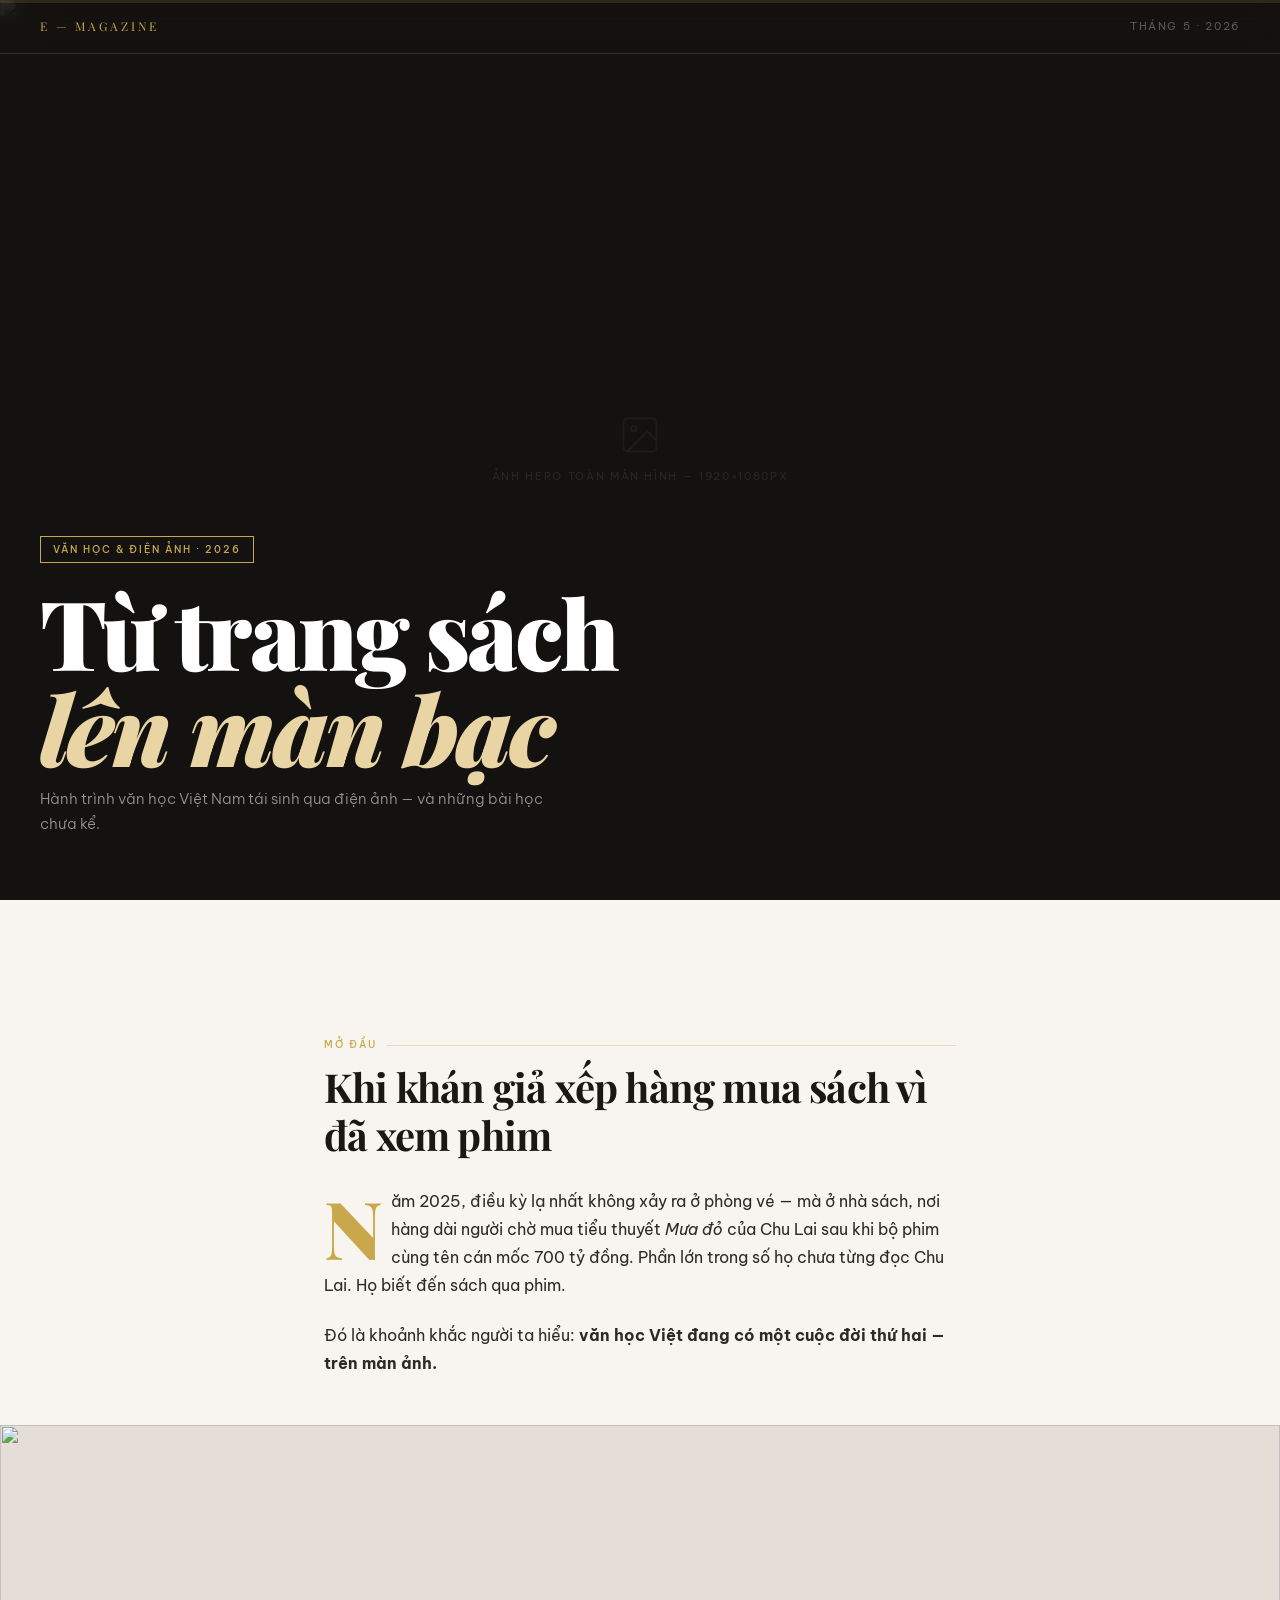
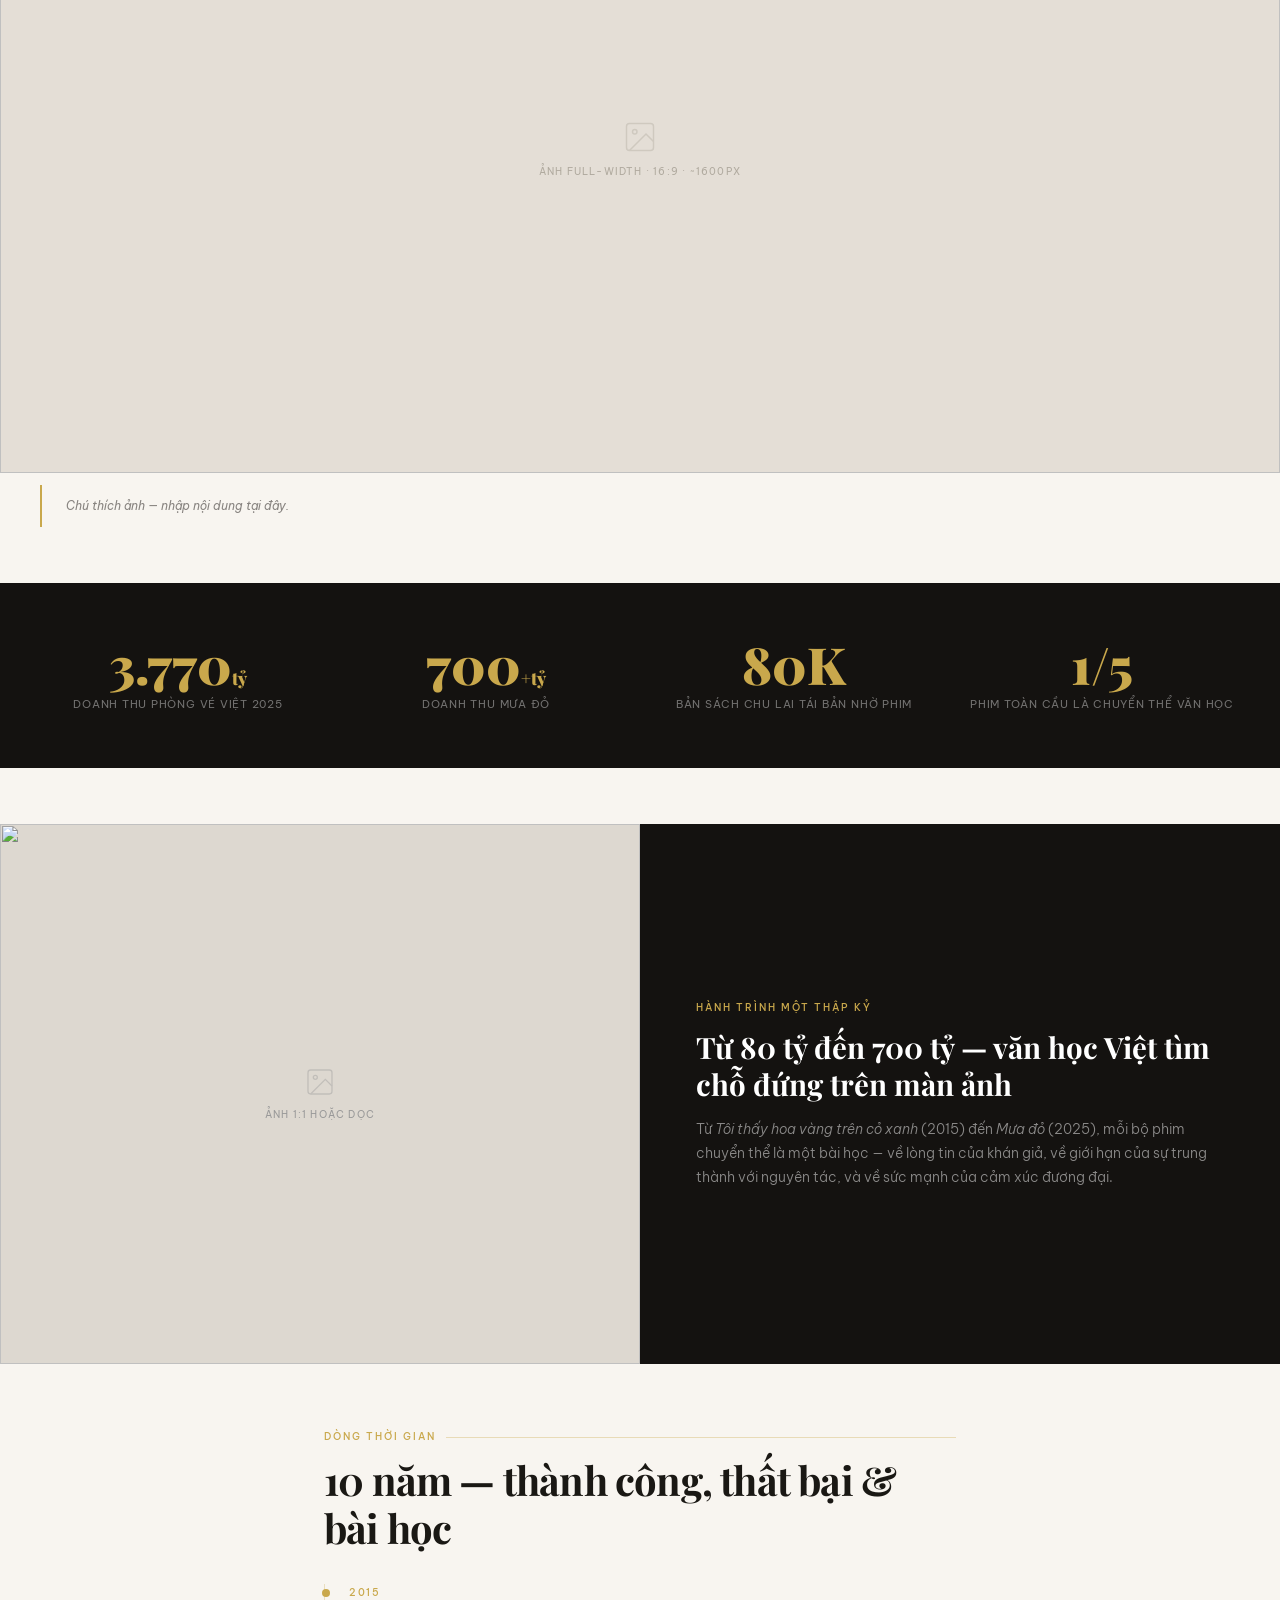
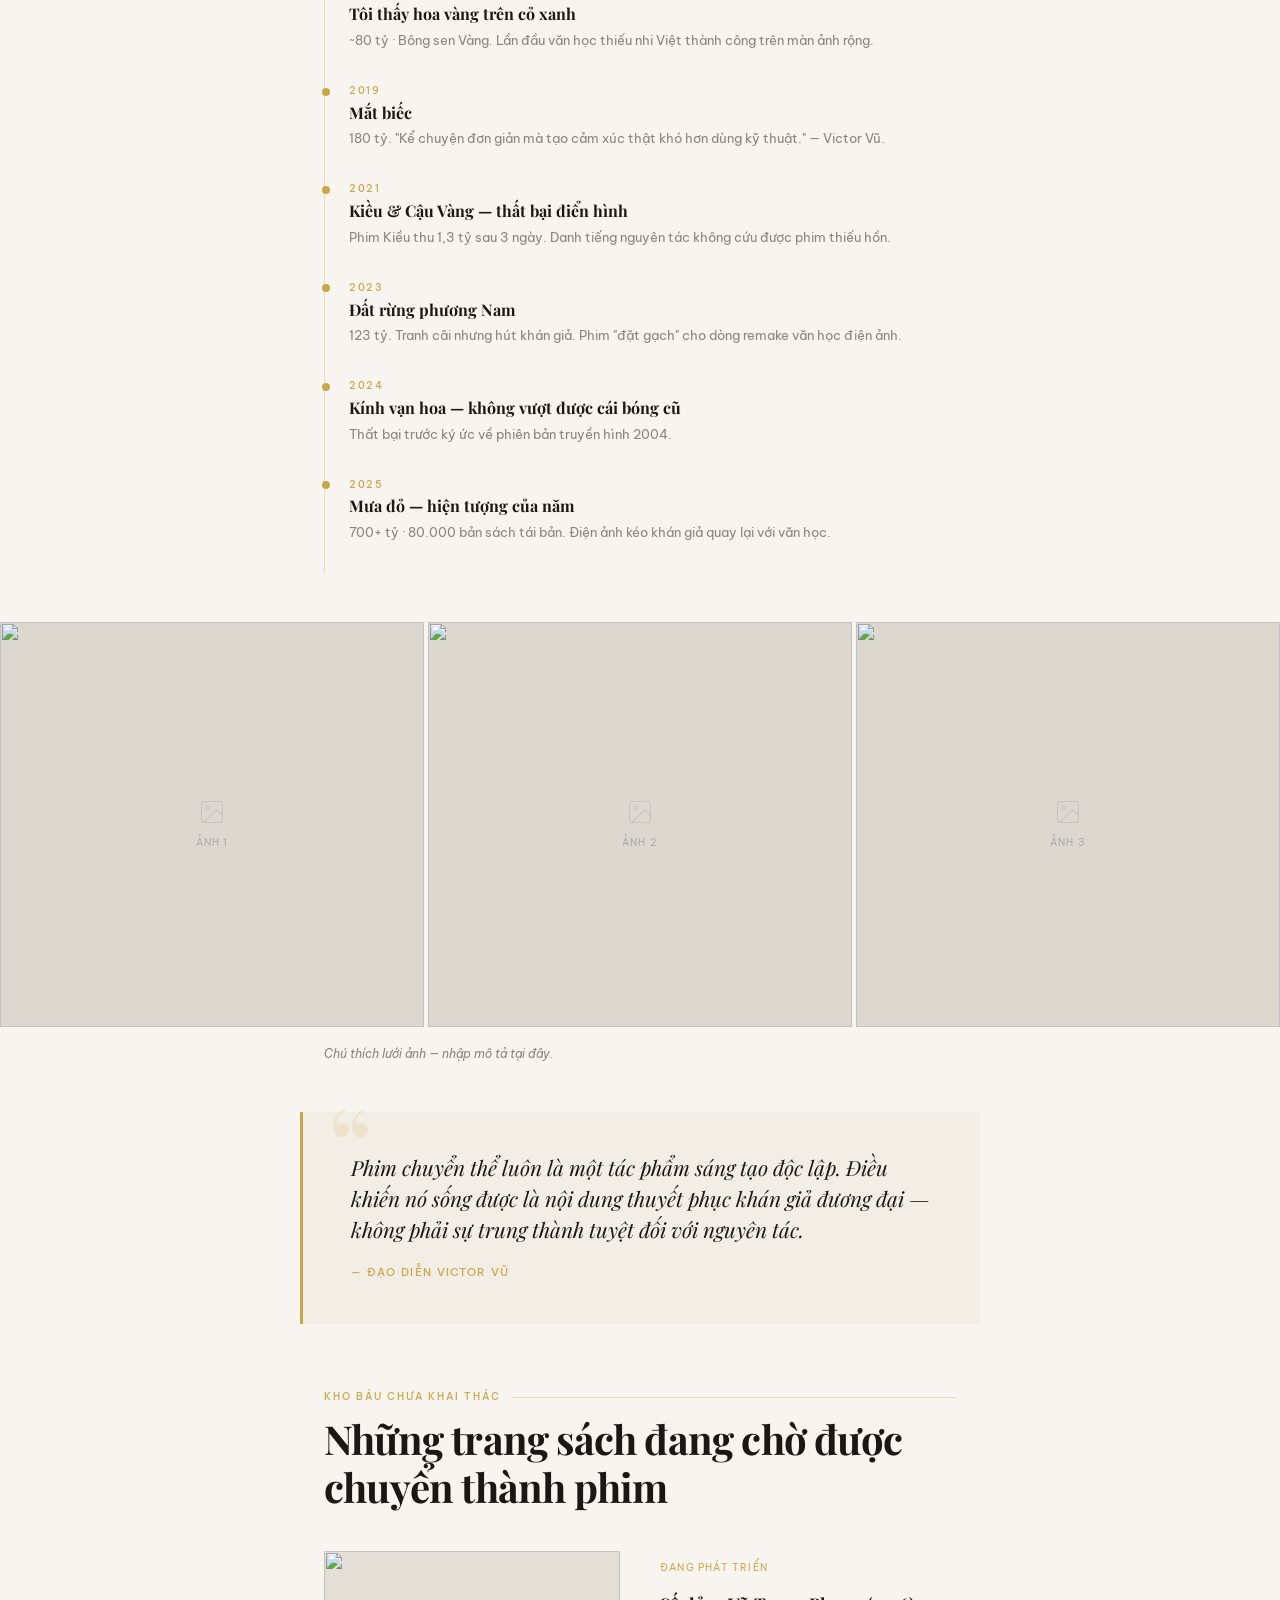
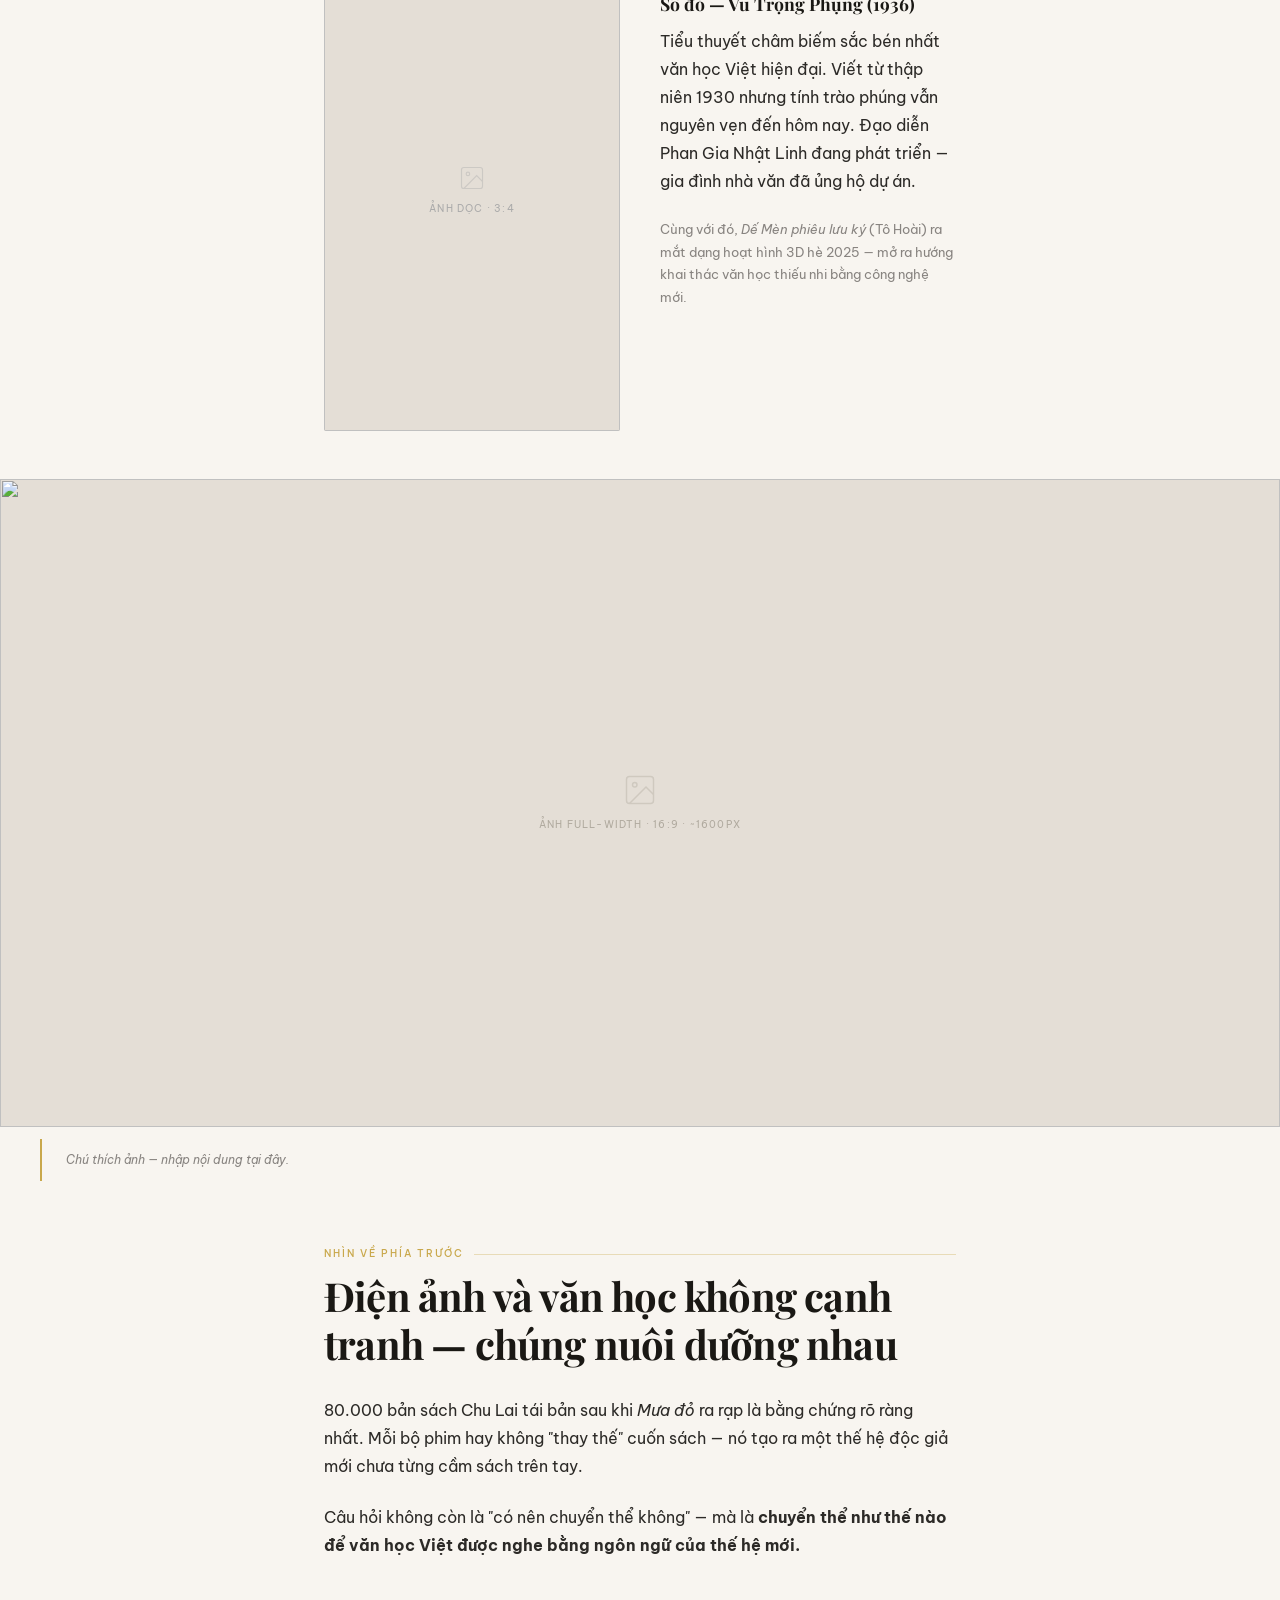
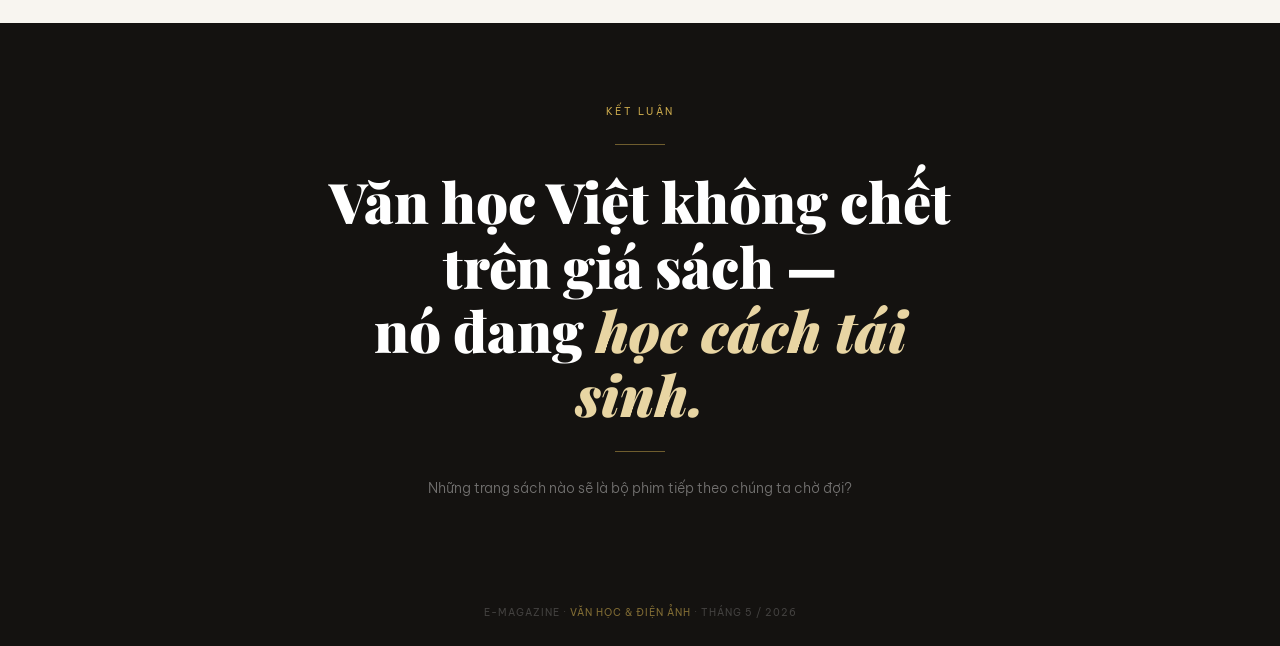
==== preview.html @ b90e7d9d "Add files via upload" ====
<!DOCTYPE html>
<html lang="vi">
<head>
<meta charset="UTF-8">
<meta name="viewport" content="width=device-width, initial-scale=1.0">
<title>Từ Trang Sách Lên Màn Bạc — E-Magazine</title>
<link href="https://fonts.googleapis.com/css2?family=Playfair+Display:ital,wght@0,400;0,700;0,900;1,400;1,700&family=Be+Vietnam+Pro:wght@300;400;500;600&display=swap" rel="stylesheet">
<style>
*, *::before, *::after { box-sizing: border-box; margin: 0; padding: 0; }
:root {
  --gold: #C9A84C;
  --gold-light: #E8D5A3;
  --dark: #141210;
  --ink: #1a1814;
  --body: #2c2a27;
  --muted: #888480;
  --bg: #F8F5F0;
  --cream: #F2EDE5;
  --serif: 'Playfair Display', Georgia, serif;
  --sans: 'Be Vietnam Pro', system-ui, sans-serif;
}
html { scroll-behavior: smooth; }
body { font-family: var(--sans); background: var(--bg); color: var(--ink); font-size: 16px; line-height: 1.75; -webkit-font-smoothing: antialiased; }

/* PROGRESS */
.pbar { position:fixed; top:0; left:0; right:0; height:3px; background:rgba(201,168,76,.15); z-index:999; }
.pfill { height:100%; background:var(--gold); width:0%; transition:width .1s linear; }

/* NAV */
.topnav {
  position:fixed; top:0; left:0; right:0; z-index:100;
  display:flex; justify-content:space-between; align-items:center;
  padding:1rem 2.5rem;
  background:rgba(20,18,16,.85); backdrop-filter:blur(12px);
  border-bottom:.5px solid rgba(201,168,76,.2);
}
.nav-logo { font-family:var(--serif); font-size:12px; letter-spacing:.25em; text-transform:uppercase; color:var(--gold); }
.nav-date { font-size:11px; letter-spacing:.15em; text-transform:uppercase; color:rgba(255,255,255,.3); }

/* HERO */
.hero {
  position:relative; width:100%; height:100vh;
  display:flex; flex-direction:column; justify-content:flex-end;
  overflow:hidden; background:var(--dark);
}
.hero-bg {
  position:absolute; inset:0;
  background:linear-gradient(to bottom, rgba(20,18,16,.2) 0%, rgba(20,18,16,0) 35%, rgba(20,18,16,.85) 72%, #141210 100%);
  z-index:1;
}
.hero-img {
  position:absolute; inset:0; width:100%; height:100%; object-fit:cover;
  display:block;
}
.hero-ph {
  position:absolute; inset:0; display:flex; flex-direction:column;
  align-items:center; justify-content:center; gap:10px;
  color:rgba(255,255,255,.15); z-index:0;
}
.hero-ph svg { width:44px; height:44px; opacity:.4; }
.hero-ph span { font-size:11px; letter-spacing:.15em; text-transform:uppercase; }
.hero-content {
  position:relative; z-index:2;
  padding:0 2.5rem 4rem; max-width:860px;
}
.hero-tag {
  display:inline-block; font-size:10px; letter-spacing:.2em; text-transform:uppercase;
  color:var(--gold); border:.5px solid var(--gold); padding:4px 12px; margin-bottom:1.25rem; font-weight:500;
}
.hero-title {
  font-family:var(--serif); font-size:clamp(3rem,7.5vw,6rem);
  font-weight:900; line-height:1.0; color:#fff; letter-spacing:-.03em; margin-bottom:.75rem;
}
.hero-title em { font-style:italic; color:var(--gold-light); }
.hero-sub { font-size:.95rem; color:rgba(255,255,255,.55); max-width:520px; line-height:1.6; font-weight:300; }

/* ARTICLE COL */
.col { max-width:680px; margin:0 auto; padding:0 1.5rem; }

/* FULL-WIDTH IMG */
.img-full {
  width:100vw; position:relative; left:50%; transform:translateX(-50%);
  margin:3rem 0;
}
.img-full .wrap {
  width:100%; height:72vh; background:#E4DED6;
  display:flex; align-items:center; justify-content:center;
  position:relative; overflow:hidden;
}
.img-full .wrap img { position:absolute; inset:0; width:100%; height:100%; object-fit:cover; }
.img-full .caption {
  padding:.75rem 1.5rem; font-size:12px; color:var(--muted);
  border-left:2px solid var(--gold); margin:.75rem 2.5rem 0; font-style:italic; line-height:1.5;
}

/* HALF IMG + TEXT */
.half-wrap {
  width:100vw; position:relative; left:50%; transform:translateX(-50%);
  display:grid; grid-template-columns:1fr 1fr; margin:3rem 0;
}
.half-img {
  height:60vh; background:#DDD8D0;
  display:flex; align-items:center; justify-content:center;
  position:relative; overflow:hidden;
}
.half-img img { position:absolute; inset:0; width:100%; height:100%; object-fit:cover; }
.half-txt {
  background:var(--dark); padding:3.5rem;
  display:flex; flex-direction:column; justify-content:center;
}
.half-txt .lbl { font-size:10px; letter-spacing:.2em; text-transform:uppercase; color:var(--gold); margin-bottom:.75rem; font-weight:500; }
.half-txt h3 { font-family:var(--serif); font-size:clamp(1.3rem,2.3vw,1.85rem); font-weight:700; color:#fff; line-height:1.25; margin-bottom:1rem; }
.half-txt p { font-size:14px; color:rgba(255,255,255,.5); line-height:1.7; font-weight:300; }

/* SIDE IMG */
.side-wrap { display:grid; grid-template-columns:1fr 1fr; gap:2.5rem; margin:2.5rem 0; align-items:start; }
.side-img {
  height:480px; background:#E4DED6;
  display:flex; align-items:center; justify-content:center;
  position:relative; overflow:hidden; border-radius:2px;
}
.side-img img { position:absolute; inset:0; width:100%; height:100%; object-fit:cover; }
.side-txt { padding-top:.5rem; }
.side-txt h4 { font-family:var(--serif); font-size:1.1rem; font-weight:700; margin-bottom:.5rem; }
.side-txt .meta { font-size:10px; letter-spacing:.12em; text-transform:uppercase; color:var(--gold); margin-bottom:.75rem; }

/* PULL QUOTE */
.pull {
  margin:3rem -1.5rem; padding:2.5rem 3rem;
  border-left:3px solid var(--gold); background:var(--cream); position:relative;
}
.pull::before {
  content:'\201C'; font-family:var(--serif); font-size:7rem;
  color:var(--gold-light); position:absolute; top:-1.5rem; left:1.5rem;
  line-height:1; opacity:.4; pointer-events:none;
}
.pull p { font-family:var(--serif); font-size:1.3rem; font-style:italic; color:var(--ink); line-height:1.5; margin-bottom:.65rem; position:relative; z-index:1; }
.pull cite { font-size:11px; letter-spacing:.12em; text-transform:uppercase; color:var(--gold); font-style:normal; font-weight:500; }

/* SEC HEAD */
.sh { margin:4rem 0 1.75rem; }
.sh .eye { font-size:10px; letter-spacing:.2em; text-transform:uppercase; color:var(--gold); margin-bottom:.6rem; font-weight:500; display:flex; align-items:center; gap:10px; }
.sh .eye::after { content:''; flex:1; height:.5px; background:var(--gold); opacity:.35; }
.sh h2 { font-family:var(--serif); font-size:clamp(1.7rem,3.5vw,2.5rem); font-weight:700; line-height:1.2; letter-spacing:-.02em; }

/* STAT STRIP */
.stats {
  width:100vw; position:relative; left:50%; transform:translateX(-50%);
  background:var(--dark); padding:3.5rem 2.5rem; margin:3.5rem 0;
  display:grid; grid-template-columns:repeat(4,1fr); gap:2rem;
}
.stat { text-align:center; }
.stat .n { font-family:var(--serif); font-size:clamp(2rem,4vw,3.2rem); font-weight:900; color:var(--gold); line-height:1; }
.stat .l { font-size:11px; letter-spacing:.07em; text-transform:uppercase; color:rgba(255,255,255,.4); margin-top:.4rem; line-height:1.4; }

/* GRID 3 */
.g3wrap {
  width:100vw; position:relative; left:50%; transform:translateX(-50%);
  display:grid; grid-template-columns:repeat(3,1fr); gap:4px; margin:3rem 0;
}
.g3 {
  height:45vh; background:#DDD8CF;
  display:flex; align-items:center; justify-content:center;
  position:relative; overflow:hidden;
}
.g3 img { position:absolute; inset:0; width:100%; height:100%; object-fit:cover; }

/* TIMELINE */
.tl-wrap { margin:2rem 0; padding-left:1.5rem; border-left:1px solid rgba(201,168,76,.3); }
.tl { padding-bottom:2rem; position:relative; }
.tl::before { content:''; position:absolute; left:-1.7rem; top:.35em; width:8px; height:8px; border-radius:50%; background:var(--gold); }
.tl .yr { font-size:10px; letter-spacing:.15em; text-transform:uppercase; color:var(--gold); font-weight:500; }
.tl .ev { font-family:var(--serif); font-size:1rem; font-weight:700; color:var(--ink); line-height:1.3; margin:.2rem 0 .3rem; }
.tl .dt { font-size:13px; color:var(--muted); line-height:1.55; }

/* CLOSING */
.closing {
  width:100vw; position:relative; left:50%; transform:translateX(-50%);
  background:var(--dark); padding:5rem 2.5rem; text-align:center; margin-top:4rem;
}
.closing .ce { font-size:10px; letter-spacing:.25em; text-transform:uppercase; color:var(--gold); margin-bottom:1rem; }
.closing h2 { font-family:var(--serif); font-size:clamp(2rem,5vw,3.5rem); font-weight:900; color:#fff; line-height:1.15; max-width:660px; margin:0 auto 1.25rem; }
.closing h2 em { font-style:italic; color:var(--gold-light); }
.closing p { color:rgba(255,255,255,.4); max-width:480px; margin:0 auto; font-size:.9rem; line-height:1.7; font-weight:300; }
.gdiv { width:50px; height:1px; background:var(--gold); margin:1.5rem auto; opacity:.5; }

/* MISC */
p { margin-bottom:1.4rem; color:var(--body); }
p:last-child { margin-bottom:0; }
.drop::first-letter { font-family:var(--serif); font-size:5rem; font-weight:900; float:left; line-height:.8; margin:.1em .1em 0 0; color:var(--gold); }
footer { background:var(--dark); padding:1.5rem 2.5rem; text-align:center; font-size:10px; letter-spacing:.1em; text-transform:uppercase; color:rgba(255,255,255,.2); }
footer span { color:var(--gold); opacity:.6; }

/* placeholder icon shared */
.ph { display:flex; flex-direction:column; align-items:center; gap:8px; pointer-events:none; }
.ph svg { opacity:.4; }
.ph span { font-size:10px; letter-spacing:.12em; text-transform:uppercase; }

@media(max-width:700px){
  .stats { grid-template-columns:1fr 1fr; }
  .half-wrap { grid-template-columns:1fr; }
  .half-img { height:55vw; }
  .g3wrap { grid-template-columns:1fr; }
  .g3 { height:55vw; }
  .side-wrap { grid-template-columns:1fr; }
  .side-img { height:55vw; }
  .hero-content { padding:0 1.25rem 3rem; }
  .topnav { padding:1rem 1.25rem; }
}
</style>
</head>
<body>

<div class="pbar"><div class="pfill" id="pf"></div></div>

<nav class="topnav">
  <div class="nav-logo">E — Magazine</div>
  <div class="nav-date">Tháng 5 · 2026</div>
</nav>

<!-- ━━━━━━━━━━━━━━━━━━━━━━━━━━━━━━━━━━━━━
  HERO
  👉 Thay <img src=""> bằng link ảnh của bạn
     hoặc đặt file ảnh cùng thư mục rồi ghi tên file
━━━━━━━━━━━━━━━━━━━━━━━━━━━━━━━━━━━━━━━ -->
<section class="hero">
  <div class="hero-ph">
    <svg viewBox="0 0 24 24" fill="none" stroke="currentColor" stroke-width="1"><rect x="3" y="3" width="18" height="18" rx="2"/><circle cx="8.5" cy="8.5" r="1.5"/><path d="M21 15l-5-5L5 21"/></svg>
    <span>Ảnh hero toàn màn hình — 1920×1080px</span>
  </div>
  <img class="hero-img" src="/images/hero.png" alt="Hero"><!-- ← ẢNH NỀN HERO -->
  <div class="hero-bg"></div>
  <div class="hero-content">
    <div class="hero-tag">Văn học &amp; Điện ảnh · 2026</div>
    <h1 class="hero-title">Từ trang sách<br><em>lên màn bạc</em></h1>
    <p class="hero-sub">Hành trình văn học Việt Nam tái sinh qua điện ảnh — và những bài học chưa kể.</p>
  </div>
</section>


<!-- ━━━━━━━━━━━━━━━━━━━━━━━━━━━━━━━━━━━━━
  MỞ BÀI
━━━━━━━━━━━━━━━━━━━━━━━━━━━━━━━━━━━━━━━ -->
<div class="col" style="padding-top:4.5rem;">
  <div class="sh">
    <div class="eye">Mở đầu</div>
    <h2>Khi khán giả xếp hàng mua sách vì đã xem phim</h2>
  </div>
  <p class="drop">Năm 2025, điều kỳ lạ nhất không xảy ra ở phòng vé — mà ở nhà sách, nơi hàng dài người chờ mua tiểu thuyết <em>Mưa đỏ</em> của Chu Lai sau khi bộ phim cùng tên cán mốc 700 tỷ đồng. Phần lớn trong số họ chưa từng đọc Chu Lai. Họ biết đến sách qua phim.</p>
  <p>Đó là khoảnh khắc người ta hiểu: <strong>văn học Việt đang có một cuộc đời thứ hai — trên màn ảnh.</strong></p>
</div>


<!-- ━━━━━━━━━━━━━━━━━━━━━━━━━━━━━━━━━━━━━
  ẢNH FULL WIDTH #1
  👉 Thay src="" bằng link / tên file ảnh
━━━━━━━━━━━━━━━━━━━━━━━━━━━━━━━━━━━━━━━ -->
<div class="img-full">
  <div class="wrap">
    <img src="images/ẢNH FULL WIDTH.png" alt=""><!-- ← ẢNH FULL WIDTH -->
    <div class="ph" style="color:#b0aa9f;">
      <svg viewBox="0 0 24 24" fill="none" stroke="currentColor" stroke-width="1" width="36" height="36"><rect x="3" y="3" width="18" height="18" rx="2"/><circle cx="8.5" cy="8.5" r="1.5"/><path d="M21 15l-5-5L5 21"/></svg>
      <span>Ảnh full-width · 16:9 · ~1600px</span>
    </div>
  </div>
  <div class="caption">Chú thích ảnh — nhập nội dung tại đây.</div>
</div>


<!-- ━━━━━━━━━━━━━━━━━━━━━━━━━━━━━━━━━━━━━
  THỐNG KÊ
━━━━━━━━━━━━━━━━━━━━━━━━━━━━━━━━━━━━━━━ -->
<div class="stats">
  <div class="stat"><div class="n">3.770<small style="font-size:1.1rem">tỷ</small></div><div class="l">Doanh thu phòng vé Việt 2025</div></div>
  <div class="stat"><div class="n">700<small style="font-size:1.1rem">+tỷ</small></div><div class="l">Doanh thu Mưa đỏ</div></div>
  <div class="stat"><div class="n">80K</div><div class="l">Bản sách Chu Lai tái bản nhờ phim</div></div>
  <div class="stat"><div class="n">1/5</div><div class="l">Phim toàn cầu là chuyển thể văn học</div></div>
</div>


<!-- ━━━━━━━━━━━━━━━━━━━━━━━━━━━━━━━━━━━━━
  ẢNH TRÁI + TEXT PHẢI (nền tối)
  👉 Thay src="" trong .half-img img
━━━━━━━━━━━━━━━━━━━━━━━━━━━━━━━━━━━━━━━ -->
<div class="half-wrap">
  <div class="half-img">
    <img src="images/ẢNH TRÁI.png" alt=""><!-- ← ẢNH TRÁI -->
    <div class="ph" style="color:#999;">
      <svg viewBox="0 0 24 24" fill="none" stroke="currentColor" stroke-width="1" width="32" height="32"><rect x="3" y="3" width="18" height="18" rx="2"/><circle cx="8.5" cy="8.5" r="1.5"/><path d="M21 15l-5-5L5 21"/></svg>
      <span>Ảnh 1:1 hoặc dọc</span>
    </div>
  </div>
  <div class="half-txt">
    <div class="lbl">Hành trình một thập kỷ</div>
    <h3>Từ 80 tỷ đến 700 tỷ — văn học Việt tìm chỗ đứng trên màn ảnh</h3>
    <p>Từ <em>Tôi thấy hoa vàng trên cỏ xanh</em> (2015) đến <em>Mưa đỏ</em> (2025), mỗi bộ phim chuyển thể là một bài học — về lòng tin của khán giả, về giới hạn của sự trung thành với nguyên tác, và về sức mạnh của cảm xúc đương đại.</p>
  </div>
</div>


<!-- ━━━━━━━━━━━━━━━━━━━━━━━━━━━━━━━━━━━━━
  TIMELINE
━━━━━━━━━━━━━━━━━━━━━━━━━━━━━━━━━━━━━━━ -->
<div class="col">
  <div class="sh">
    <div class="eye">Dòng thời gian</div>
    <h2>10 năm — thành công, thất bại &amp; bài học</h2>
  </div>
  <div class="tl-wrap">
    <div class="tl"><div class="yr">2015</div><div class="ev">Tôi thấy hoa vàng trên cỏ xanh</div><div class="dt">~80 tỷ · Bông sen Vàng. Lần đầu văn học thiếu nhi Việt thành công trên màn ảnh rộng.</div></div>
    <div class="tl"><div class="yr">2019</div><div class="ev">Mắt biếc</div><div class="dt">180 tỷ. "Kể chuyện đơn giản mà tạo cảm xúc thật khó hơn dùng kỹ thuật." — Victor Vũ.</div></div>
    <div class="tl"><div class="yr">2021</div><div class="ev">Kiều &amp; Cậu Vàng — thất bại điển hình</div><div class="dt">Phim Kiều thu 1,3 tỷ sau 3 ngày. Danh tiếng nguyên tác không cứu được phim thiếu hồn.</div></div>
    <div class="tl"><div class="yr">2023</div><div class="ev">Đất rừng phương Nam</div><div class="dt">123 tỷ. Tranh cãi nhưng hút khán giả. Phim "đặt gạch" cho dòng remake văn học điện ảnh.</div></div>
    <div class="tl"><div class="yr">2024</div><div class="ev">Kính vạn hoa — không vượt được cái bóng cũ</div><div class="dt">Thất bại trước ký ức về phiên bản truyền hình 2004.</div></div>
    <div class="tl"><div class="yr">2025</div><div class="ev">Mưa đỏ — hiện tượng của năm</div><div class="dt">700+ tỷ · 80.000 bản sách tái bản. Điện ảnh kéo khán giả quay lại với văn học.</div></div>
  </div>
</div>


<!-- ━━━━━━━━━━━━━━━━━━━━━━━━━━━━━━━━━━━━━
  LƯỚI 3 ẢNH
  👉 Thay src="" trong từng .g3 img
━━━━━━━━━━━━━━━━━━━━━━━━━━━━━━━━━━━━━━━ -->
<div class="g3wrap">
  <div class="g3">
    <img src="/images/ẢNH 1.png" alt=""><!-- ← ẢNH 1 -->
    <div class="ph" style="color:#aaa;"><svg viewBox="0 0 24 24" fill="none" stroke="currentColor" stroke-width="1" width="28" height="28"><rect x="3" y="3" width="18" height="18" rx="2"/><circle cx="8.5" cy="8.5" r="1.5"/><path d="M21 15l-5-5L5 21"/></svg><span>Ảnh 1</span></div>
  </div>
  <div class="g3">
    <img src="/images/ẢNH 2.png" alt=""><!-- ← ẢNH 2 -->
    <div class="ph" style="color:#aaa;"><svg viewBox="0 0 24 24" fill="none" stroke="currentColor" stroke-width="1" width="28" height="28"><rect x="3" y="3" width="18" height="18" rx="2"/><circle cx="8.5" cy="8.5" r="1.5"/><path d="M21 15l-5-5L5 21"/></svg><span>Ảnh 2</span></div>
  </div>
  <div class="g3">
    <img src="/images/ẢNH 3.png" alt=""><!-- ← ẢNH 3 -->
    <div class="ph" style="color:#aaa;"><svg viewBox="0 0 24 24" fill="none" stroke="currentColor" stroke-width="1" width="28" height="28"><rect x="3" y="3" width="18" height="18" rx="2"/><circle cx="8.5" cy="8.5" r="1.5"/><path d="M21 15l-5-5L5 21"/></svg><span>Ảnh 3</span></div>
  </div>
</div>
<div class="col"><p style="font-size:12px;color:var(--muted);margin-top:-2rem;margin-bottom:2.5rem;font-style:italic;">Chú thích lưới ảnh — nhập mô tả tại đây.</p></div>


<!-- ━━━━━━━━━━━━━━━━━━━━━━━━━━━━━━━━━━━━━
  PULL QUOTE
━━━━━━━━━━━━━━━━━━━━━━━━━━━━━━━━━━━━━━━ -->
<div class="col">
  <div class="pull">
    <p>Phim chuyển thể luôn là một tác phẩm sáng tạo độc lập. Điều khiến nó sống được là nội dung thuyết phục khán giả đương đại — không phải sự trung thành tuyệt đối với nguyên tác.</p>
    <cite>— Đạo diễn Victor Vũ</cite>
  </div>
</div>


<!-- ━━━━━━━━━━━━━━━━━━━━━━━━━━━━━━━━━━━━━
  ẢNH DỌC + TEXT BÊN CẠNH
  👉 Thay src="" trong .side-img img
━━━━━━━━━━━━━━━━━━━━━━━━━━━━━━━━━━━━━━━ -->
<div class="col">
  <div class="sh">
    <div class="eye">Kho báu chưa khai thác</div>
    <h2>Những trang sách đang chờ được chuyển thành phim</h2>
  </div>
  <div class="side-wrap">
    <div class="side-img">
      <img src="/images/ảnh dọc.jpg" alt=""><!-- ← ẢNH DỌC (bìa sách / nhân vật) -->
      <div class="ph" style="color:#aaa;"><svg viewBox="0 0 24 24" fill="none" stroke="currentColor" stroke-width="1" width="28" height="28"><rect x="3" y="3" width="18" height="18" rx="2"/><circle cx="8.5" cy="8.5" r="1.5"/><path d="M21 15l-5-5L5 21"/></svg><span>Ảnh dọc · 3:4</span></div>
    </div>
    <div class="side-txt">
      <div class="meta">Đang phát triển</div>
      <h4>Số đỏ — Vũ Trọng Phụng (1936)</h4>
      <p>Tiểu thuyết châm biếm sắc bén nhất văn học Việt hiện đại. Viết từ thập niên 1930 nhưng tính trào phúng vẫn nguyên vẹn đến hôm nay. Đạo diễn Phan Gia Nhật Linh đang phát triển — gia đình nhà văn đã ủng hộ dự án.</p>
      <p style="font-size:13px;color:var(--muted);">Cùng với đó, <em>Dế Mèn phiêu lưu ký</em> (Tô Hoài) ra mắt dạng hoạt hình 3D hè 2025 — mở ra hướng khai thác văn học thiếu nhi bằng công nghệ mới.</p>
    </div>
  </div>
</div>


<!-- ━━━━━━━━━━━━━━━━━━━━━━━━━━━━━━━━━━━━━
  ẢNH FULL WIDTH #2
  👉 Thay src=""
━━━━━━━━━━━━━━━━━━━━━━━━━━━━━━━━━━━━━━━ -->
<div class="img-full">
  <div class="wrap">
    <img src="/images/full-width cuối.png" alt=""><!-- ← ẢNH FULL WIDTH 2 -->
    <div class="ph" style="color:#b0aa9f;">
      <svg viewBox="0 0 24 24" fill="none" stroke="currentColor" stroke-width="1" width="36" height="36"><rect x="3" y="3" width="18" height="18" rx="2"/><circle cx="8.5" cy="8.5" r="1.5"/><path d="M21 15l-5-5L5 21"/></svg>
      <span>Ảnh full-width · 16:9 · ~1600px</span>
    </div>
  </div>
  <div class="caption">Chú thích ảnh — nhập nội dung tại đây.</div>
</div>


<!-- ━━━━━━━━━━━━━━━━━━━━━━━━━━━━━━━━━━━━━
  KẾT
━━━━━━━━━━━━━━━━━━━━━━━━━━━━━━━━━━━━━━━ -->
<div class="col">
  <div class="sh">
    <div class="eye">Nhìn về phía trước</div>
    <h2>Điện ảnh và văn học không cạnh tranh — chúng nuôi dưỡng nhau</h2>
  </div>
  <p>80.000 bản sách Chu Lai tái bản sau khi <em>Mưa đỏ</em> ra rạp là bằng chứng rõ ràng nhất. Mỗi bộ phim hay không "thay thế" cuốn sách — nó tạo ra một thế hệ độc giả mới chưa từng cầm sách trên tay.</p>
  <p>Câu hỏi không còn là "có nên chuyển thể không" — mà là <strong>chuyển thể như thế nào để văn học Việt được nghe bằng ngôn ngữ của thế hệ mới.</strong></p>
</div>

<div class="closing">
  <div class="ce">Kết luận</div>
  <div class="gdiv"></div>
  <h2>Văn học Việt không chết trên giá sách —<br>nó đang <em>học cách tái sinh.</em></h2>
  <div class="gdiv"></div>
  <p>Những trang sách nào sẽ là bộ phim tiếp theo chúng ta chờ đợi?</p>
</div>

<footer>E-Magazine · <span>Văn học &amp; Điện ảnh</span> · Tháng 5 / 2026</footer>

<script>
  const pf = document.getElementById('pf');
  window.addEventListener('scroll', () => {
    const h = document.documentElement.scrollHeight - window.innerHeight;
    pf.style.width = (h > 0 ? window.scrollY / h * 100 : 0) + '%';
  }, { passive: true });
</script>
</body>
</html>
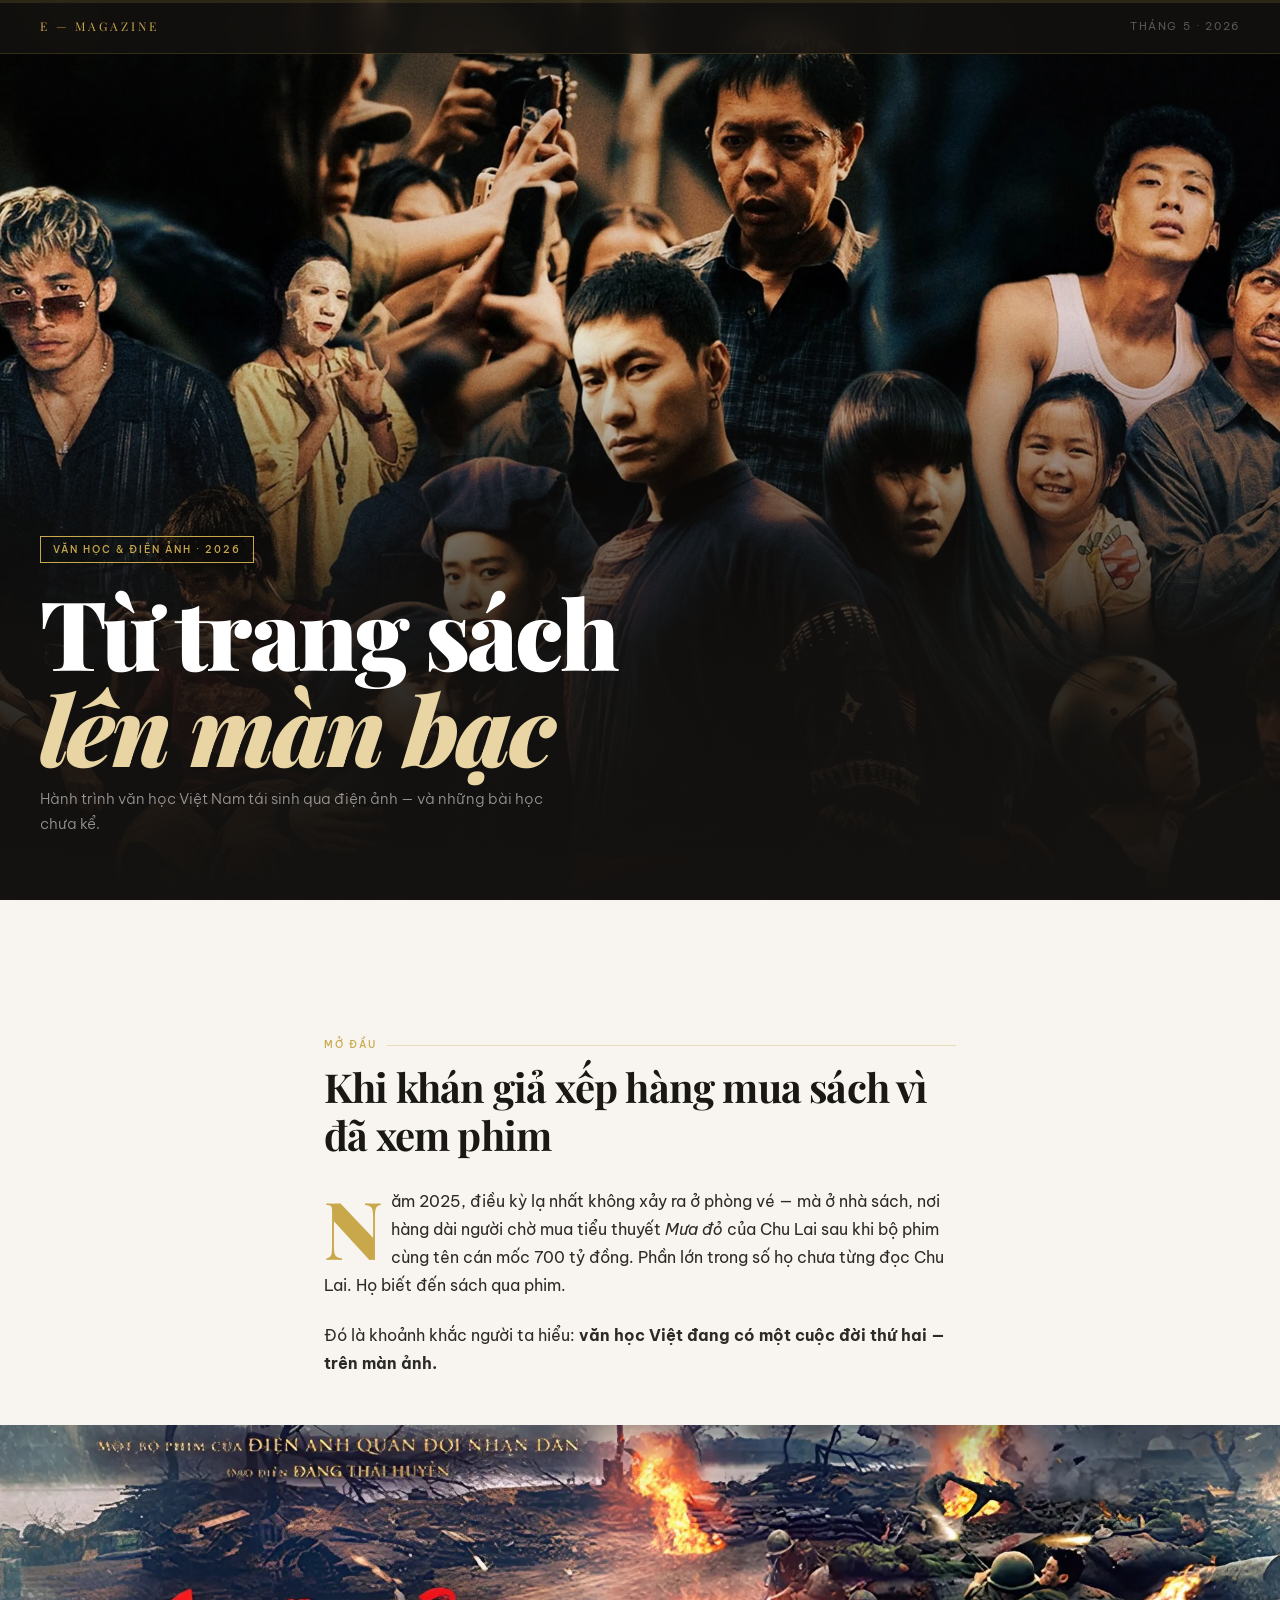
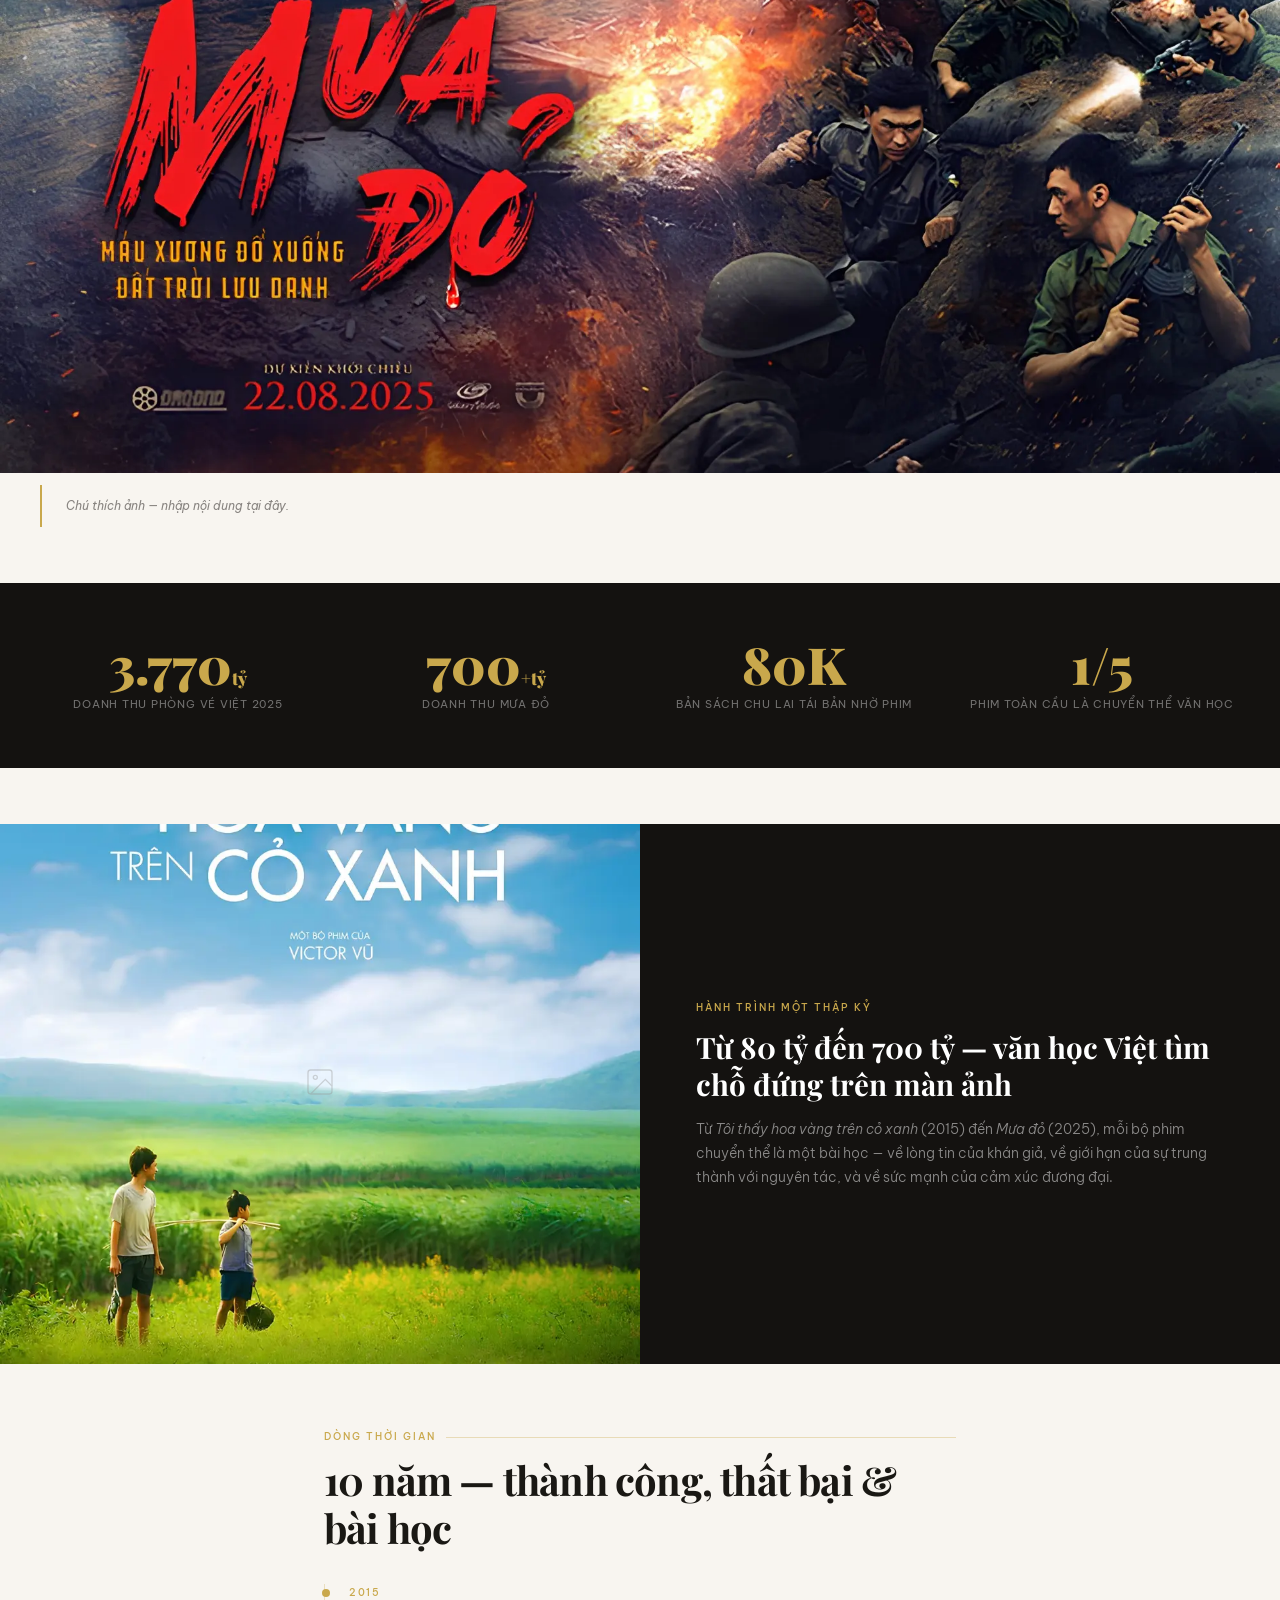
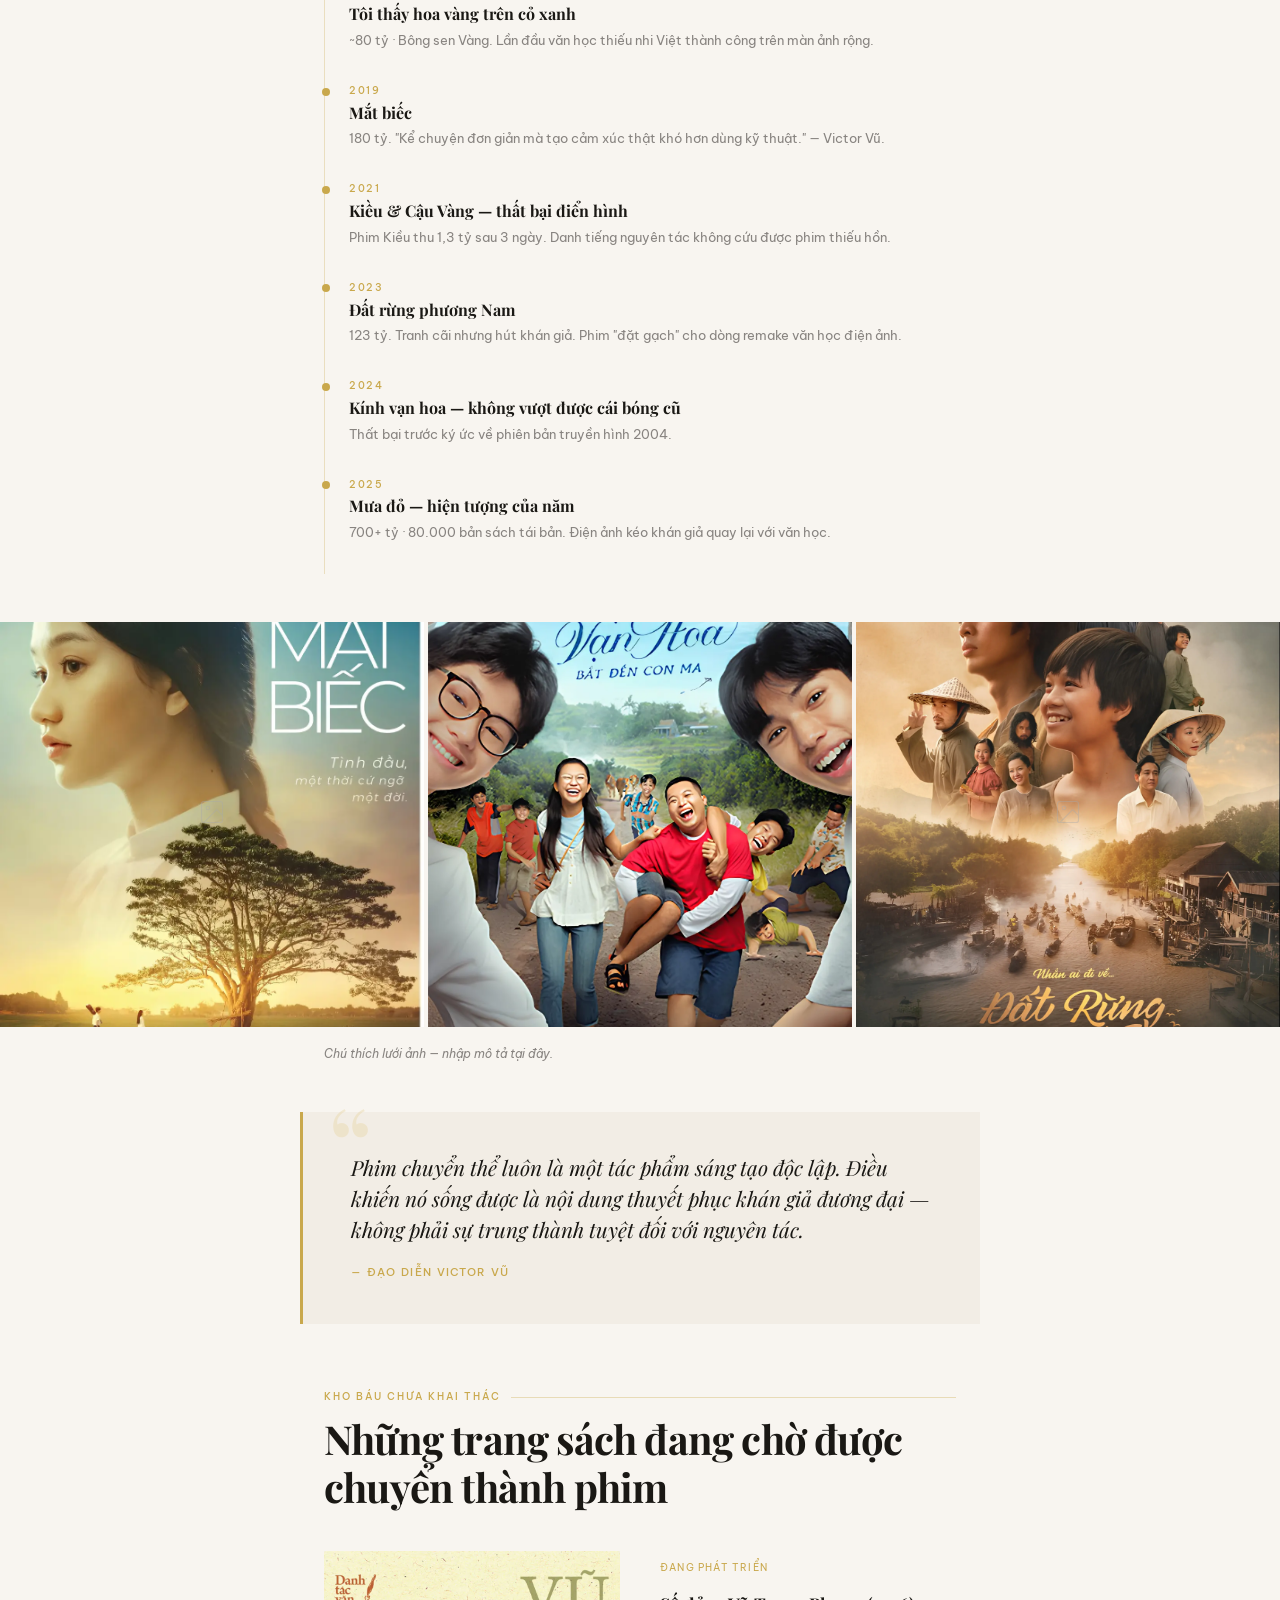
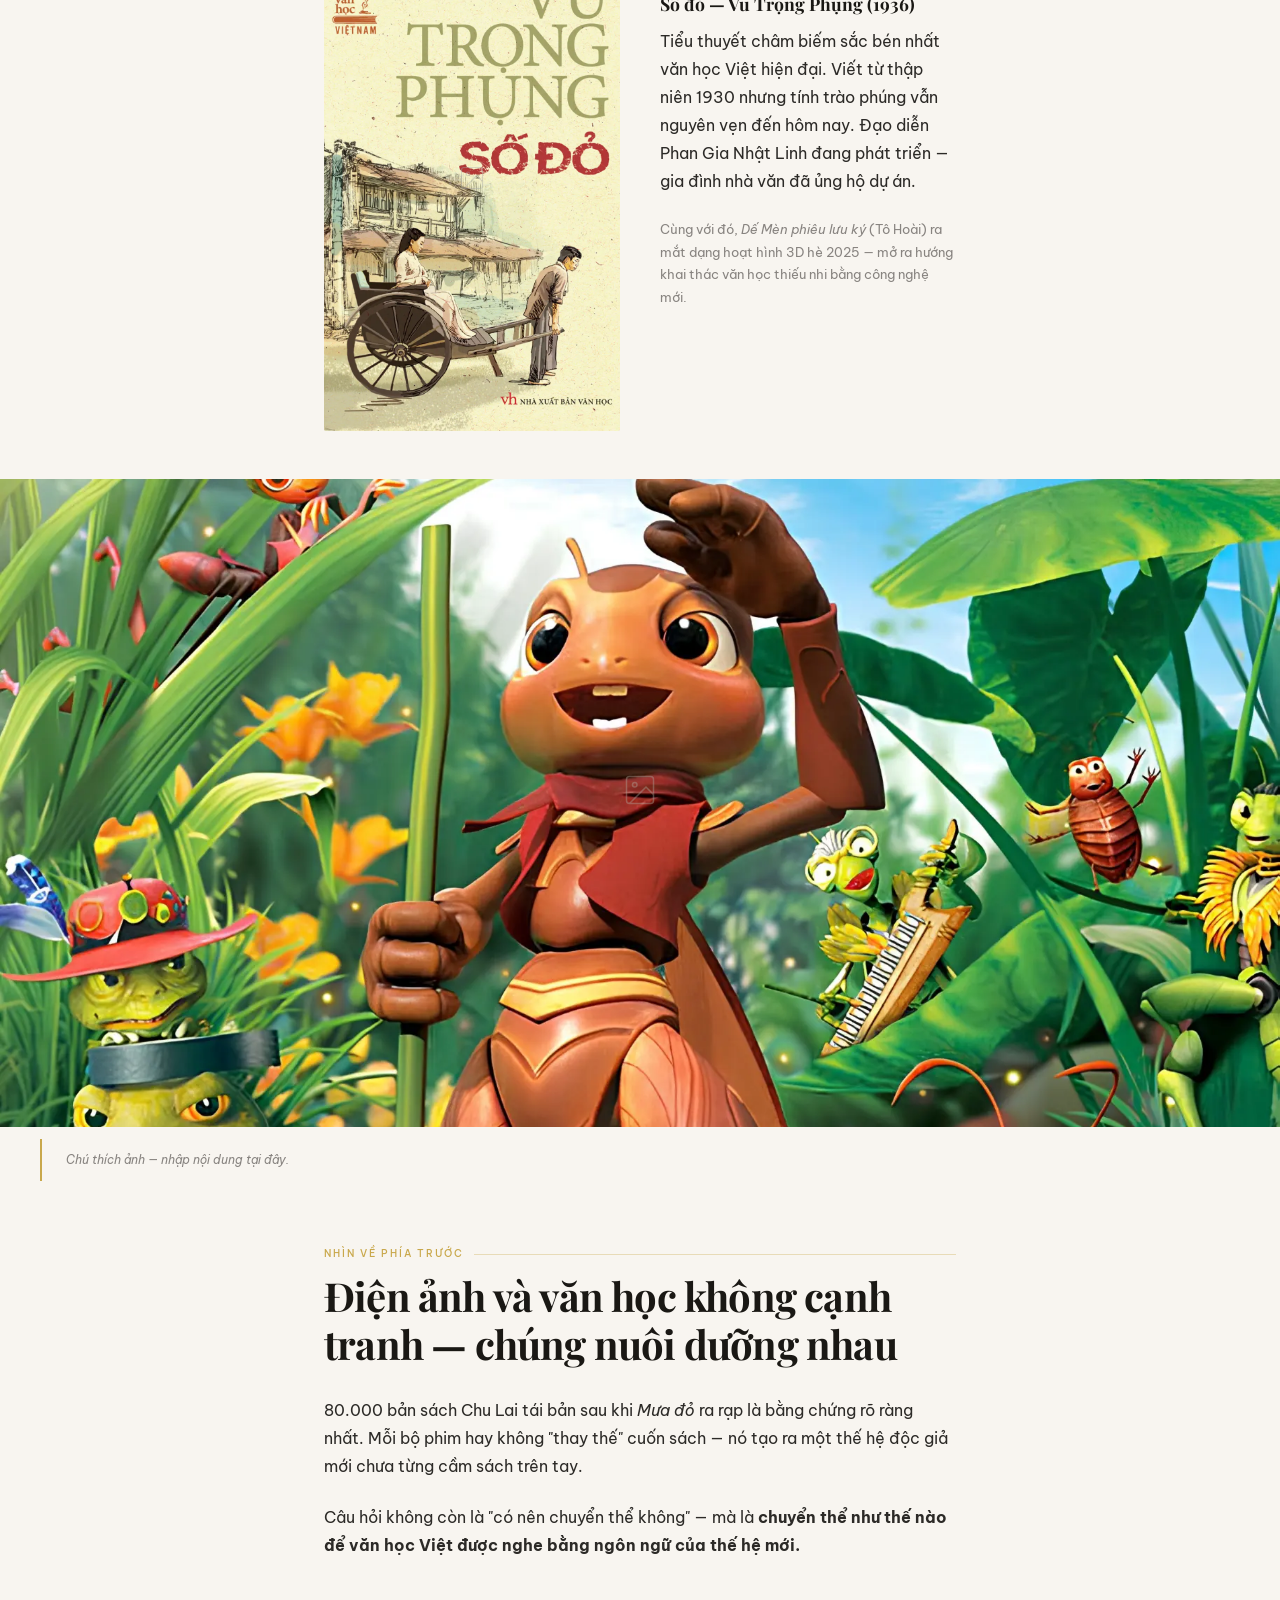
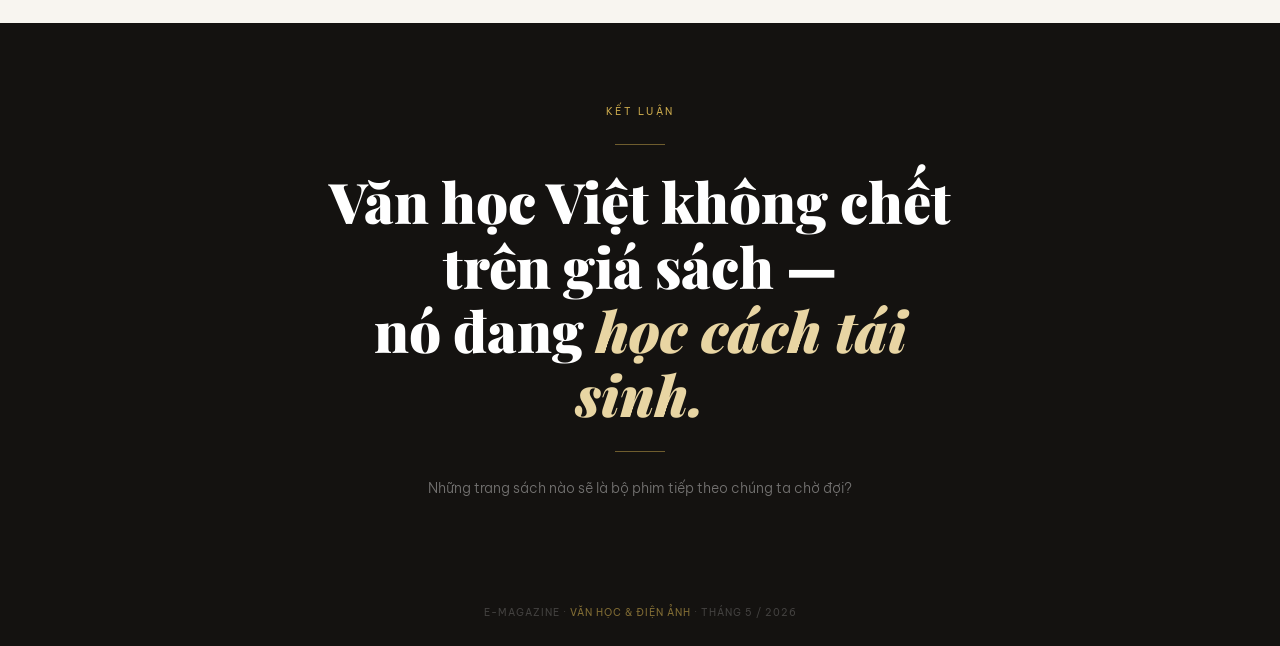
==== commit 1bfdb08b: "Update preview.html" ====
--- a/preview.html
+++ b/preview.html
@@ -228,7 +228,7 @@
     <svg viewBox="0 0 24 24" fill="none" stroke="currentColor" stroke-width="1"><rect x="3" y="3" width="18" height="18" rx="2"/><circle cx="8.5" cy="8.5" r="1.5"/><path d="M21 15l-5-5L5 21"/></svg>
     <span>Ảnh hero toàn màn hình — 1920×1080px</span>
   </div>
-  <img class="hero-img" src="/images/hero.png" alt="Hero"><!-- ← ẢNH NỀN HERO -->
+  <img class="hero-img" src="/images/hero.webp" alt="Hero"><!-- ← ẢNH NỀN HERO -->
   <div class="hero-bg"></div>
   <div class="hero-content">
     <div class="hero-tag">Văn học &amp; Điện ảnh · 2026</div>
@@ -257,7 +257,7 @@
 ━━━━━━━━━━━━━━━━━━━━━━━━━━━━━━━━━━━━━━━ -->
 <div class="img-full">
   <div class="wrap">
-    <img src="images/ẢNH FULL WIDTH.png" alt=""><!-- ← ẢNH FULL WIDTH -->
+    <img src="images/ẢNH FULL WIDTH.webp" alt=""><!-- ← ẢNH FULL WIDTH -->
     <div class="ph" style="color:#b0aa9f;">
       <svg viewBox="0 0 24 24" fill="none" stroke="currentColor" stroke-width="1" width="36" height="36"><rect x="3" y="3" width="18" height="18" rx="2"/><circle cx="8.5" cy="8.5" r="1.5"/><path d="M21 15l-5-5L5 21"/></svg>
       <span>Ảnh full-width · 16:9 · ~1600px</span>
@@ -284,7 +284,7 @@
 ━━━━━━━━━━━━━━━━━━━━━━━━━━━━━━━━━━━━━━━ -->
 <div class="half-wrap">
   <div class="half-img">
-    <img src="images/ẢNH TRÁI.png" alt=""><!-- ← ẢNH TRÁI -->
+    <img src="images/ẢNH TRÁI.webp" alt=""><!-- ← ẢNH TRÁI -->
     <div class="ph" style="color:#999;">
       <svg viewBox="0 0 24 24" fill="none" stroke="currentColor" stroke-width="1" width="32" height="32"><rect x="3" y="3" width="18" height="18" rx="2"/><circle cx="8.5" cy="8.5" r="1.5"/><path d="M21 15l-5-5L5 21"/></svg>
       <span>Ảnh 1:1 hoặc dọc</span>
@@ -323,15 +323,15 @@
 ━━━━━━━━━━━━━━━━━━━━━━━━━━━━━━━━━━━━━━━ -->
 <div class="g3wrap">
   <div class="g3">
-    <img src="/images/ẢNH 1.png" alt=""><!-- ← ẢNH 1 -->
+    <img src="/images/ẢNH 1.webp" alt=""><!-- ← ẢNH 1 -->
     <div class="ph" style="color:#aaa;"><svg viewBox="0 0 24 24" fill="none" stroke="currentColor" stroke-width="1" width="28" height="28"><rect x="3" y="3" width="18" height="18" rx="2"/><circle cx="8.5" cy="8.5" r="1.5"/><path d="M21 15l-5-5L5 21"/></svg><span>Ảnh 1</span></div>
   </div>
   <div class="g3">
-    <img src="/images/ẢNH 2.png" alt=""><!-- ← ẢNH 2 -->
+    <img src="/images/ẢNH 2.webp" alt=""><!-- ← ẢNH 2 -->
     <div class="ph" style="color:#aaa;"><svg viewBox="0 0 24 24" fill="none" stroke="currentColor" stroke-width="1" width="28" height="28"><rect x="3" y="3" width="18" height="18" rx="2"/><circle cx="8.5" cy="8.5" r="1.5"/><path d="M21 15l-5-5L5 21"/></svg><span>Ảnh 2</span></div>
   </div>
   <div class="g3">
-    <img src="/images/ẢNH 3.png" alt=""><!-- ← ẢNH 3 -->
+    <img src="/images/ẢNH 3.webp" alt=""><!-- ← ẢNH 3 -->
     <div class="ph" style="color:#aaa;"><svg viewBox="0 0 24 24" fill="none" stroke="currentColor" stroke-width="1" width="28" height="28"><rect x="3" y="3" width="18" height="18" rx="2"/><circle cx="8.5" cy="8.5" r="1.5"/><path d="M21 15l-5-5L5 21"/></svg><span>Ảnh 3</span></div>
   </div>
 </div>
@@ -360,7 +360,7 @@
   </div>
   <div class="side-wrap">
     <div class="side-img">
-      <img src="/images/ảnh dọc.jpg" alt=""><!-- ← ẢNH DỌC (bìa sách / nhân vật) -->
+      <img src="/images/ảnh dọc.webp" alt=""><!-- ← ẢNH DỌC (bìa sách / nhân vật) -->
       <div class="ph" style="color:#aaa;"><svg viewBox="0 0 24 24" fill="none" stroke="currentColor" stroke-width="1" width="28" height="28"><rect x="3" y="3" width="18" height="18" rx="2"/><circle cx="8.5" cy="8.5" r="1.5"/><path d="M21 15l-5-5L5 21"/></svg><span>Ảnh dọc · 3:4</span></div>
     </div>
     <div class="side-txt">
@@ -379,7 +379,7 @@
 ━━━━━━━━━━━━━━━━━━━━━━━━━━━━━━━━━━━━━━━ -->
 <div class="img-full">
   <div class="wrap">
-    <img src="/images/full-width cuối.png" alt=""><!-- ← ẢNH FULL WIDTH 2 -->
+    <img src="/images/full-width cuối.webp" alt=""><!-- ← ẢNH FULL WIDTH 2 -->
     <div class="ph" style="color:#b0aa9f;">
       <svg viewBox="0 0 24 24" fill="none" stroke="currentColor" stroke-width="1" width="36" height="36"><rect x="3" y="3" width="18" height="18" rx="2"/><circle cx="8.5" cy="8.5" r="1.5"/><path d="M21 15l-5-5L5 21"/></svg>
       <span>Ảnh full-width · 16:9 · ~1600px</span>
